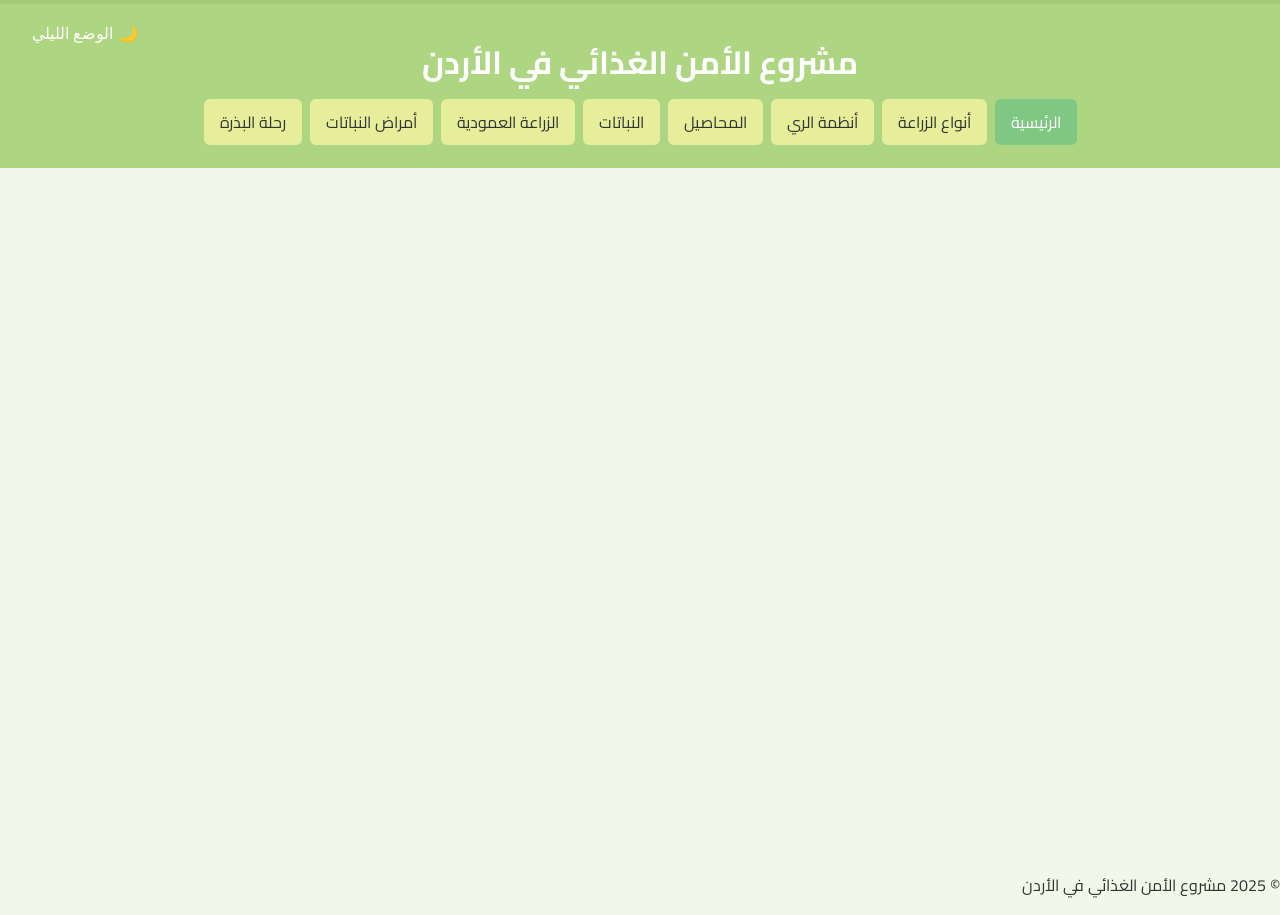
==== index.html @ 96a133d0 "Add files via upload" ====
<!DOCTYPE html>
<html lang="ar" dir="rtl">
<head>
  <meta charset="UTF-8" />
  <meta name="viewport" content="width=device-width, initial-scale=1.0" />
  <title>الرئيسية - الأمن الغذائي في الأردن</title>
  <link rel="stylesheet" href="style.css" />
  <script src="app/app.js" defer></script>
  <script src="app/script.js" defer></script>
  <script src="app/splash.js" defer></script>
  <link href="https://fonts.googleapis.com/css2?family=Cairo:wght@400;700&display=swap" rel="stylesheet">
</head>
<body class="light-mode" data-page="index">

  <canvas id="bgCanvas"></canvas>
  <button id="modeToggle">🌙 الوضع الليلي</button>
  <div id="scrollProgress"></div>

  <header>
    <h1>مشروع الأمن الغذائي في الأردن</h1>
    <nav>
      <ul>
        <li><a href="index.html" class="active">الرئيسية</a></li>
        <li><a href="agriculture.html">أنواع الزراعة</a></li>
        <li><a href="irrigation.html">أنظمة الري</a></li>
        <li><a href="crops.html">المحاصيل</a></li>
        <li><a href="plants.html">النباتات</a></li>
        <li><a href="vertical.html">الزراعة العمودية</a></li>
        <li><a href="diseases.html">أمراض النباتات</a></li>
        <li><a href="journey.html">رحلة البذرة</a></li>
      </ul>
    </nav>
  </header>

  <main>
    <section class="card intro">
      <h2>مرحبًا بك في رحلة البذرة 🌱</h2>
      <p>
        الأمن الغذائي ليس مجرد أرقام، بل قصة تبدأ من الأرض وتنتهي على المائدة.  
        في هذا الموقع، نأخذك في جولة تفاعلية عبر أهم عناصر الزراعة في الأردن:  
        من الأنواع والأساليب، إلى التحديات والابتكارات.  
        كل صفحة هي خطوة في رحلة البذرة نحو الاكتفاء.
      </p>
    </section>

    <section class="card-grid">
      <div class="card"><h3>🌾 أنواع الزراعة</h3><p>استكشف الأساليب المختلفة للزراعة في الأردن.</p><a href="agriculture.html">عرض التفاصيل</a></div>
      <div class="card"><h3>💧 أنظمة الري</h3><p>تعرف على التقنيات المستخدمة في ري المحاصيل.</p><a href="irrigation.html">عرض التفاصيل</a></div>
      <div class="card"><h3>🏙️ الزراعة العمودية</h3><p>حلول مبتكرة للزراعة في المدن.</p><a href="vertical.html">عرض التفاصيل</a></div>
      <div class="card"><h3>🌽 المحاصيل</h3><p>ما هو متوفر وما هو نادر في الأردن.</p><a href="crops.html">عرض التفاصيل</a></div>
      <div class="card"><h3>🌿 النباتات</h3><p>أنواع النباتات الشائعة والنادرة.</p><a href="plants.html">عرض التفاصيل</a></div>
      <div class="card"><h3>🦠 أمراض النباتات</h3><p>تعرف على التهديدات التي تواجه الزراعة.</p><a href="diseases.html">عرض التفاصيل</a></div>
    </section>
  </main>

  <footer>
    <p>© 2025 مشروع الأمن الغذائي في الأردن</p>
  </footer>
</body>
</html>
---- style.css ----
/* إعدادات عامة */
body {
  font-family: 'Cairo', sans-serif;
  margin: 0;
  padding: 0;
  transition: background-color 0.5s ease, color 0.5s ease;
  line-height: 1.6;
}

body.light-mode {
  background-color: #f1f8e9;
  color: #333;
}

body.dark-mode {
  background-color: #263238;
  color: #f5f5f5;
}

/* تدرج لوني حسب نوع الصفحة */
body[data-page="plants"] {
  background: linear-gradient(to bottom, #f1f8e9, #c8e6c9);
}
body[data-page="diseases"] {
  background: linear-gradient(to bottom, #fbe9e7, #ffccbc);
}

/* زر الوضع الليلي/النهاري */
#modeToggle {
  position: fixed;
  top: 1rem;
  left: 1rem;
  z-index: 1000;
  padding: 0.5rem 1rem;
  font-size: 1rem;
  border: none;
  border-radius: 6px;
  background-color: #aed581;
  color: #fff;
  cursor: pointer;
  transition: background-color 0.3s ease;
}
#modeToggle:hover {
  background-color: #9ccc65;
}
@media (max-width: 600px) {
  #modeToggle {
    top: 0.5rem;
    left: 0.5rem;
    font-size: 0.9rem;
    padding: 0.4rem 0.8rem;
  }
}

/* ✅ شريط تقدم التمرير */
#scrollProgress {
  position: fixed;
  top: 0;
  left: 0;
  height: 4px;
  width: 0%;
  background-color: #81c784;
  z-index: 9999;
  transition: width 0.2s ease;
}
body.dark-mode #scrollProgress {
  background-color: #aed581;
}
body::before {
  content: "";
  position: fixed;
  top: 0;
  left: 0;
  height: 4px;
  width: 100%;
  background-color: rgba(0, 0, 0, 0.05);
  z-index: 9998;
}

/* رأس الصفحة والتنقل */
header {
  text-align: center;
  padding: 1rem;
  background-color: #aed581;
  color: #fff;
}
nav ul {
  list-style: none;
  padding: 0;
  display: flex;
  justify-content: center;
  flex-wrap: wrap;
  gap: 0.5rem;
}
nav ul li a {
  padding: 0.5rem 1rem;
  border-radius: 6px;
  text-decoration: none;
  color: #333;
  background-color: #e6ee9c;
  transition: background-color 0.3s ease;
}
nav ul li a:hover {
  background-color: #dce775;
}
nav ul li a.active {
  background-color: #81c784;
  color: white;
}

/* البطاقات */
.card {
  background-color: #fff;
  border-radius: 8px;
  padding: 1rem;
  margin: 1rem auto;
  max-width: 700px;
  box-shadow: 0 2px 6px rgba(0,0,0,0.1);
  transition: transform 0.3s ease, opacity 0.6s ease;
  opacity: 0;
  transform: translateY(20px);
}
.card.visible {
  opacity: 1;
  transform: translateY(0);
}
body.dark-mode .card {
  background-color: #37474f;
  color: #f5f5f5;
}
.card:hover {
  transform: scale(1.02);
}
.card.intro {
  text-align: center;
}
.card.highlight {
  border-left: 6px solid #81c784;
  background-color: #f9fbe7;
}
body.dark-mode .card.highlight {
  background-color: #455a64;
  border-left-color: #aed581;
}
.card a {
  color: #4caf50;
  font-weight: bold;
  text-decoration: none;
  transition: color 0.3s ease;
}
.card a:hover {
  color: #2e7d32;
}

/* شبكة البطاقات */
.card-grid {
  display: grid;
  grid-template-columns: repeat(auto-fit, minmax(250px, 1fr));
  gap: 1rem;
  margin-top: 2rem;
  padding: 0 1rem;
}

/* مراحل الرحلة */
.stage {
  background-color: var(--color, #ccc);
  color: #fff;
  border-radius: 8px;
  padding: 1rem;
  opacity: 0;
  transform: translateY(20px);
  transition: all 0.8s ease;
  will-change: transform, opacity;
}
.stage.visible {
  opacity: 1;
  transform: translateY(0);
}

/* زر ابدأ الرحلة */
#startJourney {
  display: block;
  margin: 1rem auto;
  padding: 0.7rem 1.5rem;
  font-size: 1rem;
  font-weight: bold;
  background-color: #81c784;
  color: #fff;
  border: none;
  border-radius: 6px;
  cursor: pointer;
  transition: transform 0.3s ease, background-color 0.3s ease;
}
#startJourney:hover {
  transform: scale(1.05);
  background-color: #66bb6a;
}

/* زر العودة */
.back-home {
  display: inline-block;
  margin-top: 0.5rem;
  padding: 0.5rem 1rem;
  background-color: #aed581;
  color: #fff;
  border-radius: 6px;
  text-decoration: none;
}
.back-home:hover {
  background-color: #9ccc65;
}

/* مؤثرات الحركة */
@keyframes pulse { 0% { transform: scale(1); } 50% { transform: scale(1.05); } 100% { transform: scale(1); } }
@keyframes shake { 0%, 100% { transform: translateX(0); } 25% { transform: translateX(-3px); } 75% { transform: translateX(3px); } }
@keyframes grow { 0% { transform: scaleX(0.8); } 100% { transform: scaleX(1); } }
@keyframes rise { 0% { transform: translateY(20px) rotate(-2deg); } 100% { transform: translateY(0) rotate(0deg); } }
@keyframes sway { 0% { transform: rotate(-2deg); } 50% { transform: rotate(2deg); } 100% { transform: rotate(-2deg); } }

.visible[data-stage="seed"] { animation: shake 0.6s ease; }
.visible[data-stage="root"] { animation: grow 0.6s ease; }
.visible[data-stage="stem"] { animation: rise 0.8s ease; }
.visible[data-stage="leaf"] { animation: sway 1s ease infinite; }
.visible[data-stage="flower"] { animation: pulse 1s ease; }
.visible[data-stage="fruit"] { animation: pulse 1s ease infinite; }

/* خلفية الرسم */
canvas#bgCanvas {
  position: fixed;
  top: 0;
  left: 0;
  z-index: -1;
}

/* الجداول */
table {
  width: 100%;
  border-collapse: collapse;
  margin: 1rem 0;
}
th, td {
  border: 1px solid #ccc;
  padding: 0.5rem;
  text-align: center;
}
thead {
  background-color: #c5e1a5;
}
body.dark-mode table {
  background-color: #455a64;
  color: #f5f5f5;
}
body.dark-mode th, body.dark-mode td {
  border-color: #78909c;
}

/* النسب المئوية */
.progress {
  background-color: #e0e0e0;
  border-radius: 6px;
  overflow: hidden;
  height: 20px;
  margin: 0.5rem 0;
}
.fill {
  background-color: #81c784;
  height: 100%;
  width: 0;
  transition: width 1s ease;
}
.fill.filled {
  box-shadow: inset 0 0 5px rgba(0,0,0,0.2);
}
body.dark-mode .progress {
  background-color: #37474f;
}
body.dark-mode .fill {
  background-color: #aed581;
}

/* ✅ شاشة البداية الإبداعية */
/* ✅ شاشة البداية الإبداعية */
#splashScreen {
  position: fixed;
  top: 0;
  left: 0;
  width: 100%;
  height: 100%;
  background: radial-gradient(circle at center, #c5e1a5 0%, #81c784 100%);
  display: flex;
  align-items: center;
  justify-content: center;
  flex-direction: column;
  z-index: 99999;
  overflow: hidden;
}

/* صندوق الشعار */
.logo-box {
  background-color: rgba(255, 255, 255, 0.1);
  border: 2px solid #ffffff55;
  padding: 1rem 2rem;
  border-radius: 12px;
  box-shadow: 0 0 20px #66bb6a;
  text-align: center;
}

/* بذرة متحركة */
.seed-icon {
  width: 40px;
  height: 40px;
  background-color: #5d4037;
  border-radius: 50%;
  animation: pulseSeed 1.5s infinite;
  margin-bottom: 1rem;
}

/* الشعار والنص */
.splash-title {
  font-size: 3rem;
  color: #ffffff;
  font-weight: bold;
  animation: flash 2s ease-in-out infinite;
  text-shadow: 0 0 10px #66bb6a;
}

.splash-text {
  margin-top: 1rem;
  font-size: 1.3rem;
  color: #ffffff;
  font-weight: 500;
  line-height: 1.6;
  animation: fadeInText 2s ease forwards;
  animation-delay: 1s;
  opacity: 0;
}

/* أنيميشن */
@keyframes pulseSeed {
  0% { transform: scale(1); opacity: 0.8; }
  50% { transform: scale(1.2); opacity: 1; }
  100% { transform: scale(1); opacity: 0.8; }
}

@keyframes flash {
  0%, 100% { opacity: 1; }
  50% { opacity: 0.6; }
}

@keyframes fadeInText {
  to { opacity: 1; }
}

.fade-out {
  animation: fadeOut 1s ease forwards;
}

@keyframes fadeOut {
  to { opacity: 0; visibility: hidden; }
}
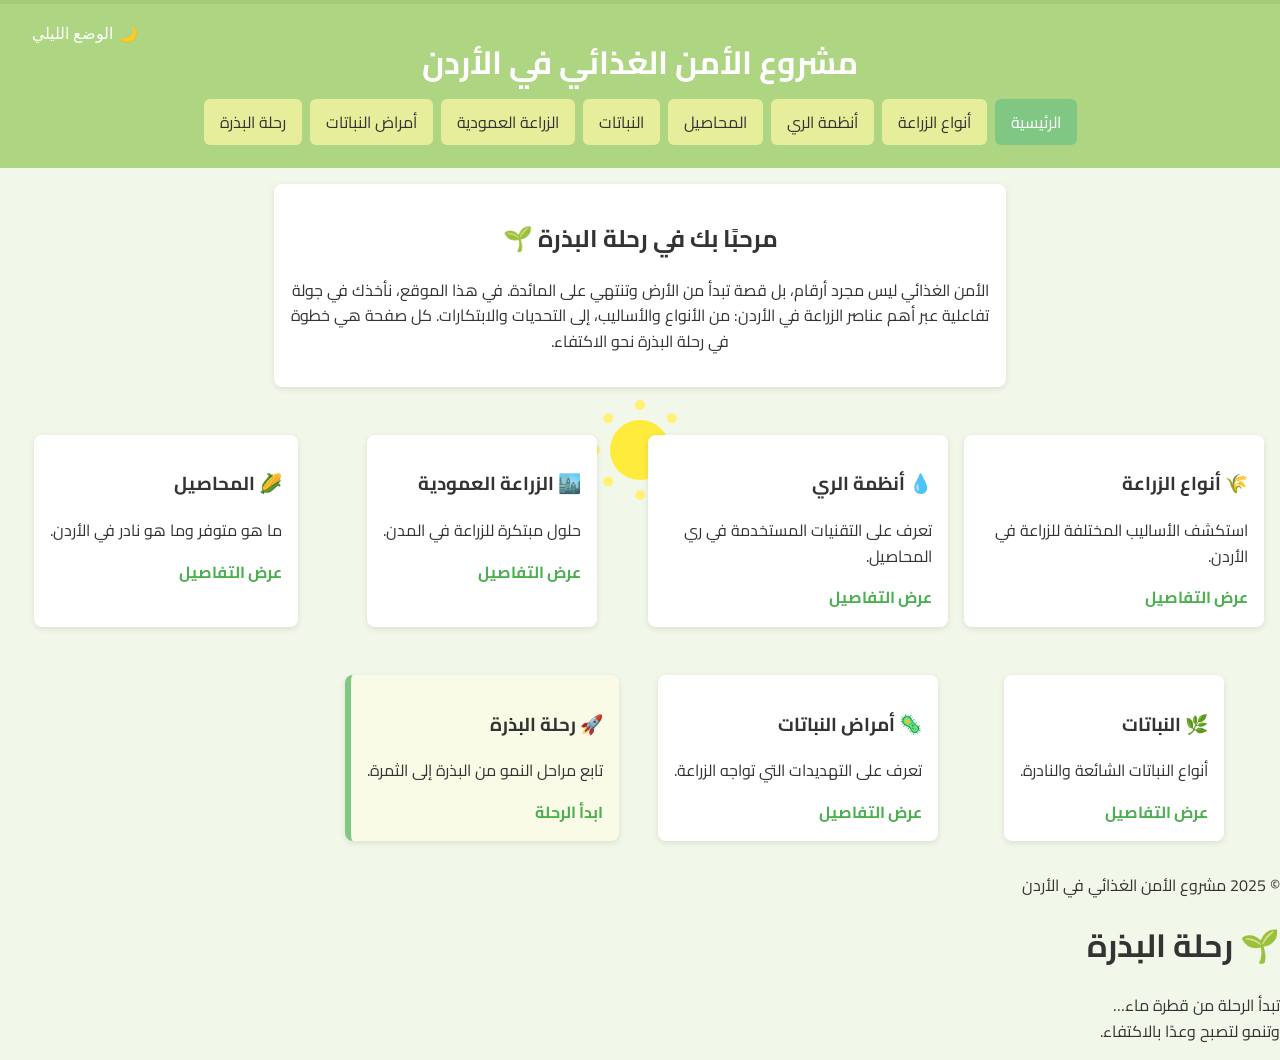
==== commit c6a143c6: "Update index.html" ====
--- a/index.html
+++ b/index.html
@@ -5,9 +5,9 @@
   <meta name="viewport" content="width=device-width, initial-scale=1.0" />
   <title>الرئيسية - الأمن الغذائي في الأردن</title>
   <link rel="stylesheet" href="style.css" />
-  <script src="app/app.js" defer></script>
-  <script src="app/script.js" defer></script>
-  <script src="app/splash.js" defer></script>
+  <script src="app.js" defer></script>
+  <script src="script.js" defer></script>
+  <script src="splash.js" defer></script>
   <link href="https://fonts.googleapis.com/css2?family=Cairo:wght@400;700&display=swap" rel="stylesheet">
 </head>
 <body class="light-mode" data-page="index">
@@ -44,12 +44,41 @@
     </section>
 
     <section class="card-grid">
-      <div class="card"><h3>🌾 أنواع الزراعة</h3><p>استكشف الأساليب المختلفة للزراعة في الأردن.</p><a href="agriculture.html">عرض التفاصيل</a></div>
-      <div class="card"><h3>💧 أنظمة الري</h3><p>تعرف على التقنيات المستخدمة في ري المحاصيل.</p><a href="irrigation.html">عرض التفاصيل</a></div>
-      <div class="card"><h3>🏙️ الزراعة العمودية</h3><p>حلول مبتكرة للزراعة في المدن.</p><a href="vertical.html">عرض التفاصيل</a></div>
-      <div class="card"><h3>🌽 المحاصيل</h3><p>ما هو متوفر وما هو نادر في الأردن.</p><a href="crops.html">عرض التفاصيل</a></div>
-      <div class="card"><h3>🌿 النباتات</h3><p>أنواع النباتات الشائعة والنادرة.</p><a href="plants.html">عرض التفاصيل</a></div>
-      <div class="card"><h3>🦠 أمراض النباتات</h3><p>تعرف على التهديدات التي تواجه الزراعة.</p><a href="diseases.html">عرض التفاصيل</a></div>
+      <div class="card">
+        <h3>🌾 أنواع الزراعة</h3>
+        <p>استكشف الأساليب المختلفة للزراعة في الأردن.</p>
+        <a href="agriculture.html">عرض التفاصيل</a>
+      </div>
+      <div class="card">
+        <h3>💧 أنظمة الري</h3>
+        <p>تعرف على التقنيات المستخدمة في ري المحاصيل.</p>
+        <a href="irrigation.html">عرض التفاصيل</a>
+      </div>
+      <div class="card">
+        <h3>🏙️ الزراعة العمودية</h3>
+        <p>حلول مبتكرة للزراعة في المدن.</p>
+        <a href="vertical.html">عرض التفاصيل</a>
+      </div>
+      <div class="card">
+        <h3>🌽 المحاصيل</h3>
+        <p>ما هو متوفر وما هو نادر في الأردن.</p>
+        <a href="crops.html">عرض التفاصيل</a>
+      </div>
+      <div class="card">
+        <h3>🌿 النباتات</h3>
+        <p>أنواع النباتات الشائعة والنادرة.</p>
+        <a href="plants.html">عرض التفاصيل</a>
+      </div>
+      <div class="card">
+        <h3>🦠 أمراض النباتات</h3>
+        <p>تعرف على التهديدات التي تواجه الزراعة.</p>
+        <a href="diseases.html">عرض التفاصيل</a>
+      </div>
+      <div class="card highlight">
+        <h3>🚀 رحلة البذرة</h3>
+        <p>تابع مراحل النمو من البذرة إلى الثمرة.</p>
+        <a href="journey.html">ابدأ الرحلة</a>
+      </div>
     </section>
   </main>
 
--- a/style.css
+++ b/style.css
@@ -24,6 +24,12 @@
 body[data-page="diseases"] {
   background: linear-gradient(to bottom, #fbe9e7, #ffccbc);
 }
+body[data-page="crops"] {
+  background: linear-gradient(to bottom, #e8f5e9, #c5e1a5);
+}
+body[data-page="agriculture"] {
+  background: linear-gradient(to bottom, #f0f4c3, #dcedc8);
+}
 
 /* زر الوضع الليلي/النهاري */
 #modeToggle {
@@ -52,7 +58,7 @@
   }
 }
 
-/* ✅ شريط تقدم التمرير */
+/* شريط تقدم التمرير */
 #scrollProgress {
   position: fixed;
   top: 0;
@@ -266,95 +272,4 @@
   background-color: #81c784;
   height: 100%;
   width: 0;
-  transition: width 1s ease;
-}
-.fill.filled {
-  box-shadow: inset 0 0 5px rgba(0,0,0,0.2);
-}
-body.dark-mode .progress {
-  background-color: #37474f;
-}
-body.dark-mode .fill {
-  background-color: #aed581;
-}
-
-/* ✅ شاشة البداية الإبداعية */
-/* ✅ شاشة البداية الإبداعية */
-#splashScreen {
-  position: fixed;
-  top: 0;
-  left: 0;
-  width: 100%;
-  height: 100%;
-  background: radial-gradient(circle at center, #c5e1a5 0%, #81c784 100%);
-  display: flex;
-  align-items: center;
-  justify-content: center;
-  flex-direction: column;
-  z-index: 99999;
-  overflow: hidden;
-}
-
-/* صندوق الشعار */
-.logo-box {
-  background-color: rgba(255, 255, 255, 0.1);
-  border: 2px solid #ffffff55;
-  padding: 1rem 2rem;
-  border-radius: 12px;
-  box-shadow: 0 0 20px #66bb6a;
-  text-align: center;
-}
-
-/* بذرة متحركة */
-.seed-icon {
-  width: 40px;
-  height: 40px;
-  background-color: #5d4037;
-  border-radius: 50%;
-  animation: pulseSeed 1.5s infinite;
-  margin-bottom: 1rem;
-}
-
-/* الشعار والنص */
-.splash-title {
-  font-size: 3rem;
-  color: #ffffff;
-  font-weight: bold;
-  animation: flash 2s ease-in-out infinite;
-  text-shadow: 0 0 10px #66bb6a;
-}
-
-.splash-text {
-  margin-top: 1rem;
-  font-size: 1.3rem;
-  color: #ffffff;
-  font-weight: 500;
-  line-height: 1.6;
-  animation: fadeInText 2s ease forwards;
-  animation-delay: 1s;
-  opacity: 0;
-}
-
-/* أنيميشن */
-@keyframes pulseSeed {
-  0% { transform: scale(1); opacity: 0.8; }
-  50% { transform: scale(1.2); opacity: 1; }
-  100% { transform: scale(1); opacity: 0.8; }
-}
-
-@keyframes flash {
-  0%, 100% { opacity: 1; }
-  50% { opacity: 0.6; }
-}
-
-@keyframes fadeInText {
-  to { opacity: 1; }
-}
-
-.fade-out {
-  animation: fadeOut 1s ease forwards;
-}
-
-@keyframes fadeOut {
-  to { opacity: 0; visibility: hidden; }
-}
+  transition
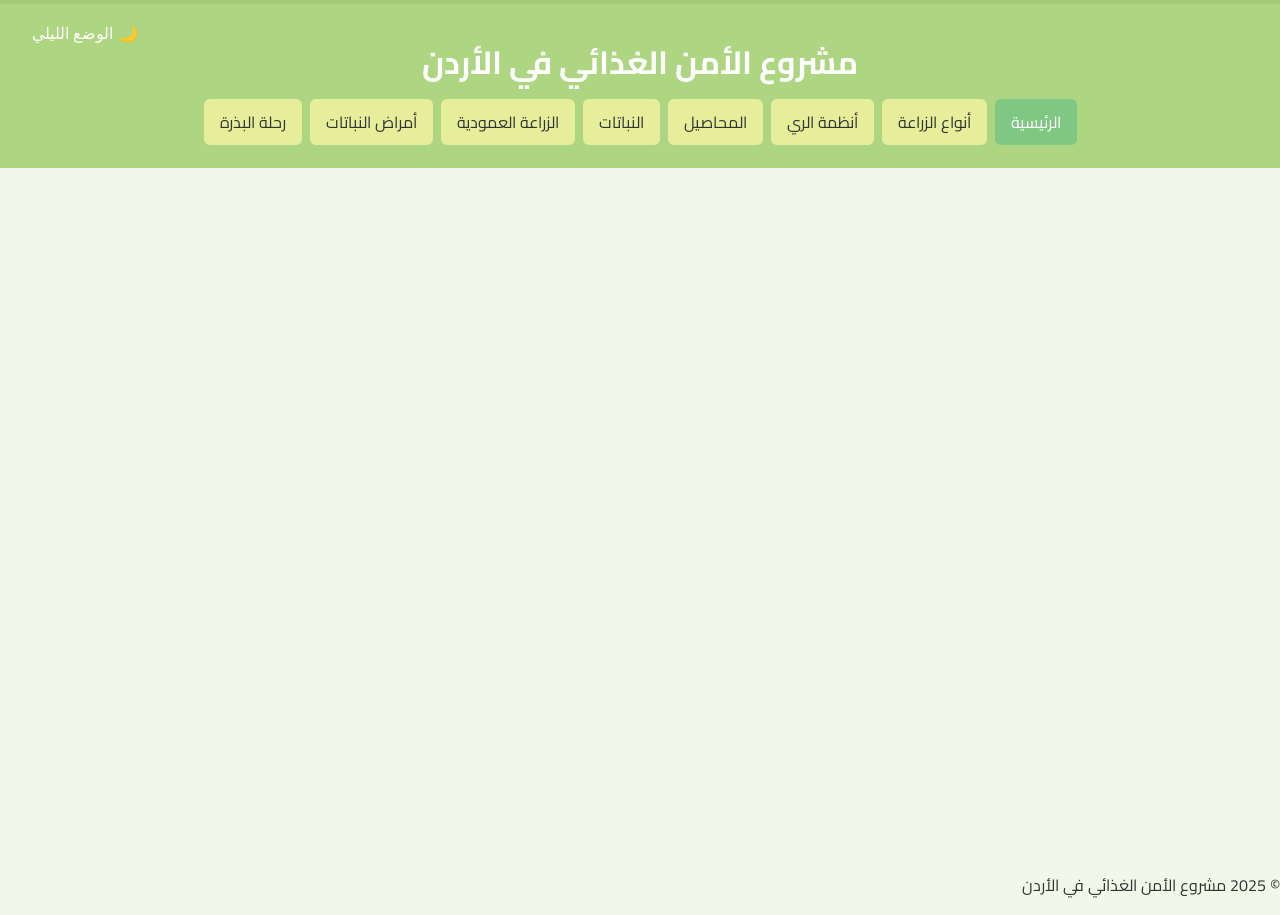
==== commit a95c3fea: "Update index.html" ====
--- a/index.html
+++ b/index.html
@@ -5,9 +5,9 @@
   <meta name="viewport" content="width=device-width, initial-scale=1.0" />
   <title>الرئيسية - الأمن الغذائي في الأردن</title>
   <link rel="stylesheet" href="style.css" />
-  <script src="app.js" defer></script>
-  <script src="script.js" defer></script>
-  <script src="splash.js" defer></script>
+  <script src="app/app.js" defer></script>
+  <script src="app/script.js" defer></script>
+  <script src="app/splash.js" defer></script>
   <link href="https://fonts.googleapis.com/css2?family=Cairo:wght@400;700&display=swap" rel="stylesheet">
 </head>
 <body class="light-mode" data-page="index">
--- a/style.css
+++ b/style.css
@@ -267,9 +267,16 @@
   overflow: hidden;
   height: 20px;
   margin: 0.5rem 0;
+  position: relative;
 }
 .fill {
   background-color: #81c784;
   height: 100%;
   width: 0;
-  transition
+  transition: width 0.6s ease;
+}
+body.dark-mode .fill {
+  background-color: #aed581;
+}
+.fill::after {
+  content: attr(data-percent);
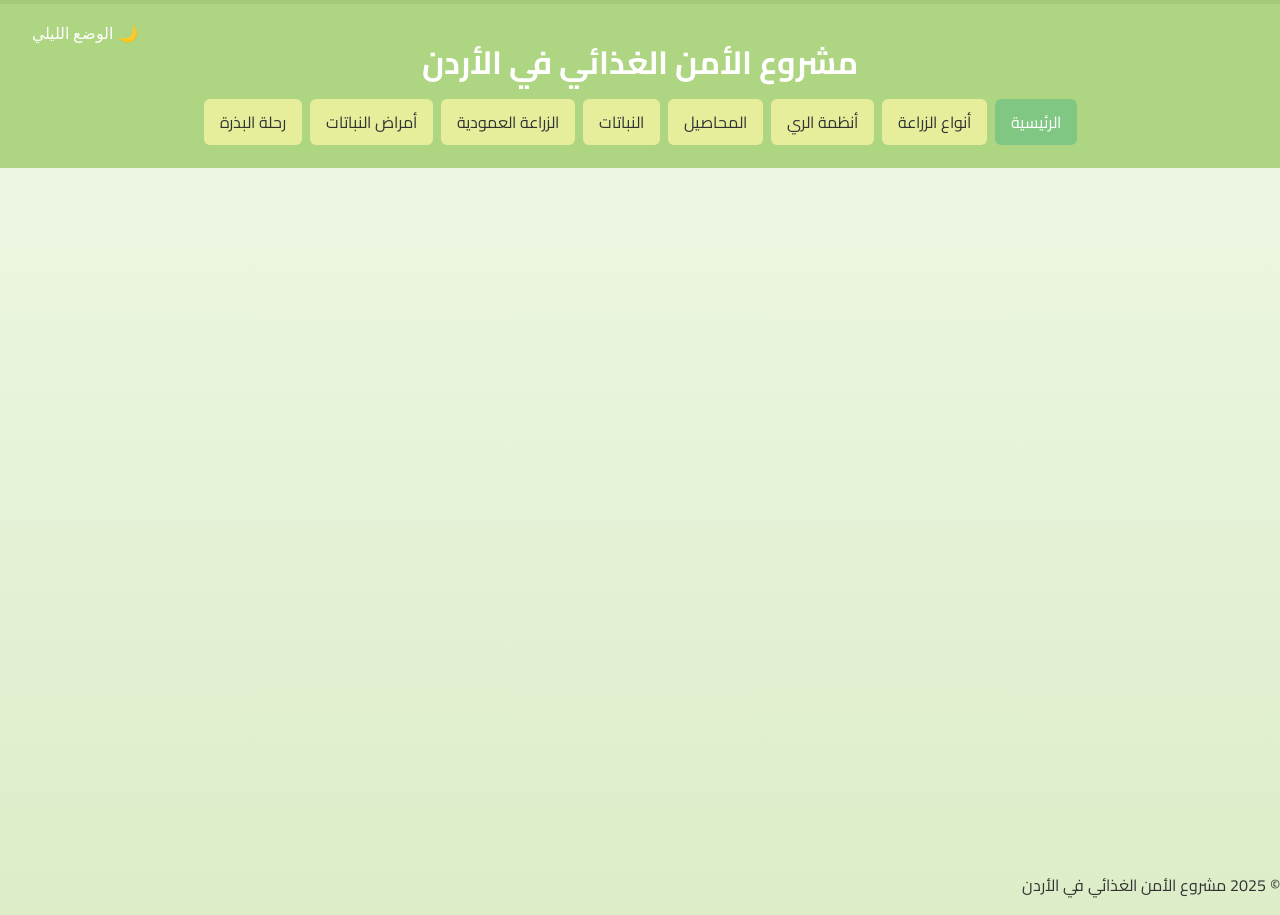
==== commit a658c607: "Update index.html" ====
--- a/index.html
+++ b/index.html
@@ -11,7 +11,6 @@
   <link href="https://fonts.googleapis.com/css2?family=Cairo:wght@400;700&display=swap" rel="stylesheet">
 </head>
 <body class="light-mode" data-page="index">
-
   <canvas id="bgCanvas"></canvas>
   <button id="modeToggle">🌙 الوضع الليلي</button>
   <div id="scrollProgress"></div>
@@ -44,41 +43,13 @@
     </section>
 
     <section class="card-grid">
-      <div class="card">
-        <h3>🌾 أنواع الزراعة</h3>
-        <p>استكشف الأساليب المختلفة للزراعة في الأردن.</p>
-        <a href="agriculture.html">عرض التفاصيل</a>
-      </div>
-      <div class="card">
-        <h3>💧 أنظمة الري</h3>
-        <p>تعرف على التقنيات المستخدمة في ري المحاصيل.</p>
-        <a href="irrigation.html">عرض التفاصيل</a>
-      </div>
-      <div class="card">
-        <h3>🏙️ الزراعة العمودية</h3>
-        <p>حلول مبتكرة للزراعة في المدن.</p>
-        <a href="vertical.html">عرض التفاصيل</a>
-      </div>
-      <div class="card">
-        <h3>🌽 المحاصيل</h3>
-        <p>ما هو متوفر وما هو نادر في الأردن.</p>
-        <a href="crops.html">عرض التفاصيل</a>
-      </div>
-      <div class="card">
-        <h3>🌿 النباتات</h3>
-        <p>أنواع النباتات الشائعة والنادرة.</p>
-        <a href="plants.html">عرض التفاصيل</a>
-      </div>
-      <div class="card">
-        <h3>🦠 أمراض النباتات</h3>
-        <p>تعرف على التهديدات التي تواجه الزراعة.</p>
-        <a href="diseases.html">عرض التفاصيل</a>
-      </div>
-      <div class="card highlight">
-        <h3>🚀 رحلة البذرة</h3>
-        <p>تابع مراحل النمو من البذرة إلى الثمرة.</p>
-        <a href="journey.html">ابدأ الرحلة</a>
-      </div>
+      <div class="card"><h3>🌾 أنواع الزراعة</h3><p>استكشف الأساليب المختلفة للزراعة في الأردن.</p><a href="agriculture.html">عرض التفاصيل</a></div>
+      <div class="card"><h3>💧 أنظمة الري</h3><p>تعرف على التقنيات المستخدمة في ري المحاصيل.</p><a href="irrigation.html">عرض التفاصيل</a></div>
+      <div class="card"><h3>🏙️ الزراعة العمودية</h3><p>حلول مبتكرة للزراعة في المدن.</p><a href="vertical.html">عرض التفاصيل</a></div>
+      <div class="card"><h3>🌽 المحاصيل</h3><p>ما هو متوفر وما هو نادر في الأردن.</p><a href="crops.html">عرض التفاصيل</a></div>
+      <div class="card"><h3>🌿 النباتات</h3><p>أنواع النباتات الشائعة والنادرة.</p><a href="plants.html">عرض التفاصيل</a></div>
+      <div class="card"><h3>🦠 أمراض النباتات</h3><p>تعرف على التهديدات التي تواجه الزراعة.</p><a href="diseases.html">عرض التفاصيل</a></div>
+      <div class="card highlight"><h3>🚀 رحلة البذرة</h3><p>تابع مراحل النمو من البذرة إلى الثمرة.</p><a href="journey.html">ابدأ الرحلة</a></div>
     </section>
   </main>
 
--- a/style.css
+++ b/style.css
@@ -29,6 +29,12 @@
 }
 body[data-page="agriculture"] {
   background: linear-gradient(to bottom, #f0f4c3, #dcedc8);
+}
+body[data-page="vertical"] {
+  background: linear-gradient(to bottom, #e8f5e9, #c5e1a5);
+}
+body[data-page="index"] {
+  background: linear-gradient(to bottom, #f1f8e9, #dcedc8);
 }
 
 /* زر الوضع الليلي/النهاري */
@@ -262,21 +268,4 @@
 
 /* النسب المئوية */
 .progress {
-  background-color: #e0e0e0;
-  border-radius: 6px;
-  overflow: hidden;
-  height: 20px;
-  margin: 0.5rem 0;
-  position: relative;
-}
-.fill {
-  background-color: #81c784;
-  height: 100%;
-  width: 0;
-  transition: width 0.6s ease;
-}
-body.dark-mode .fill {
-  background-color: #aed581;
-}
-.fill::after {
-  content: attr(data-percent);
+  background-color: #e0e0
